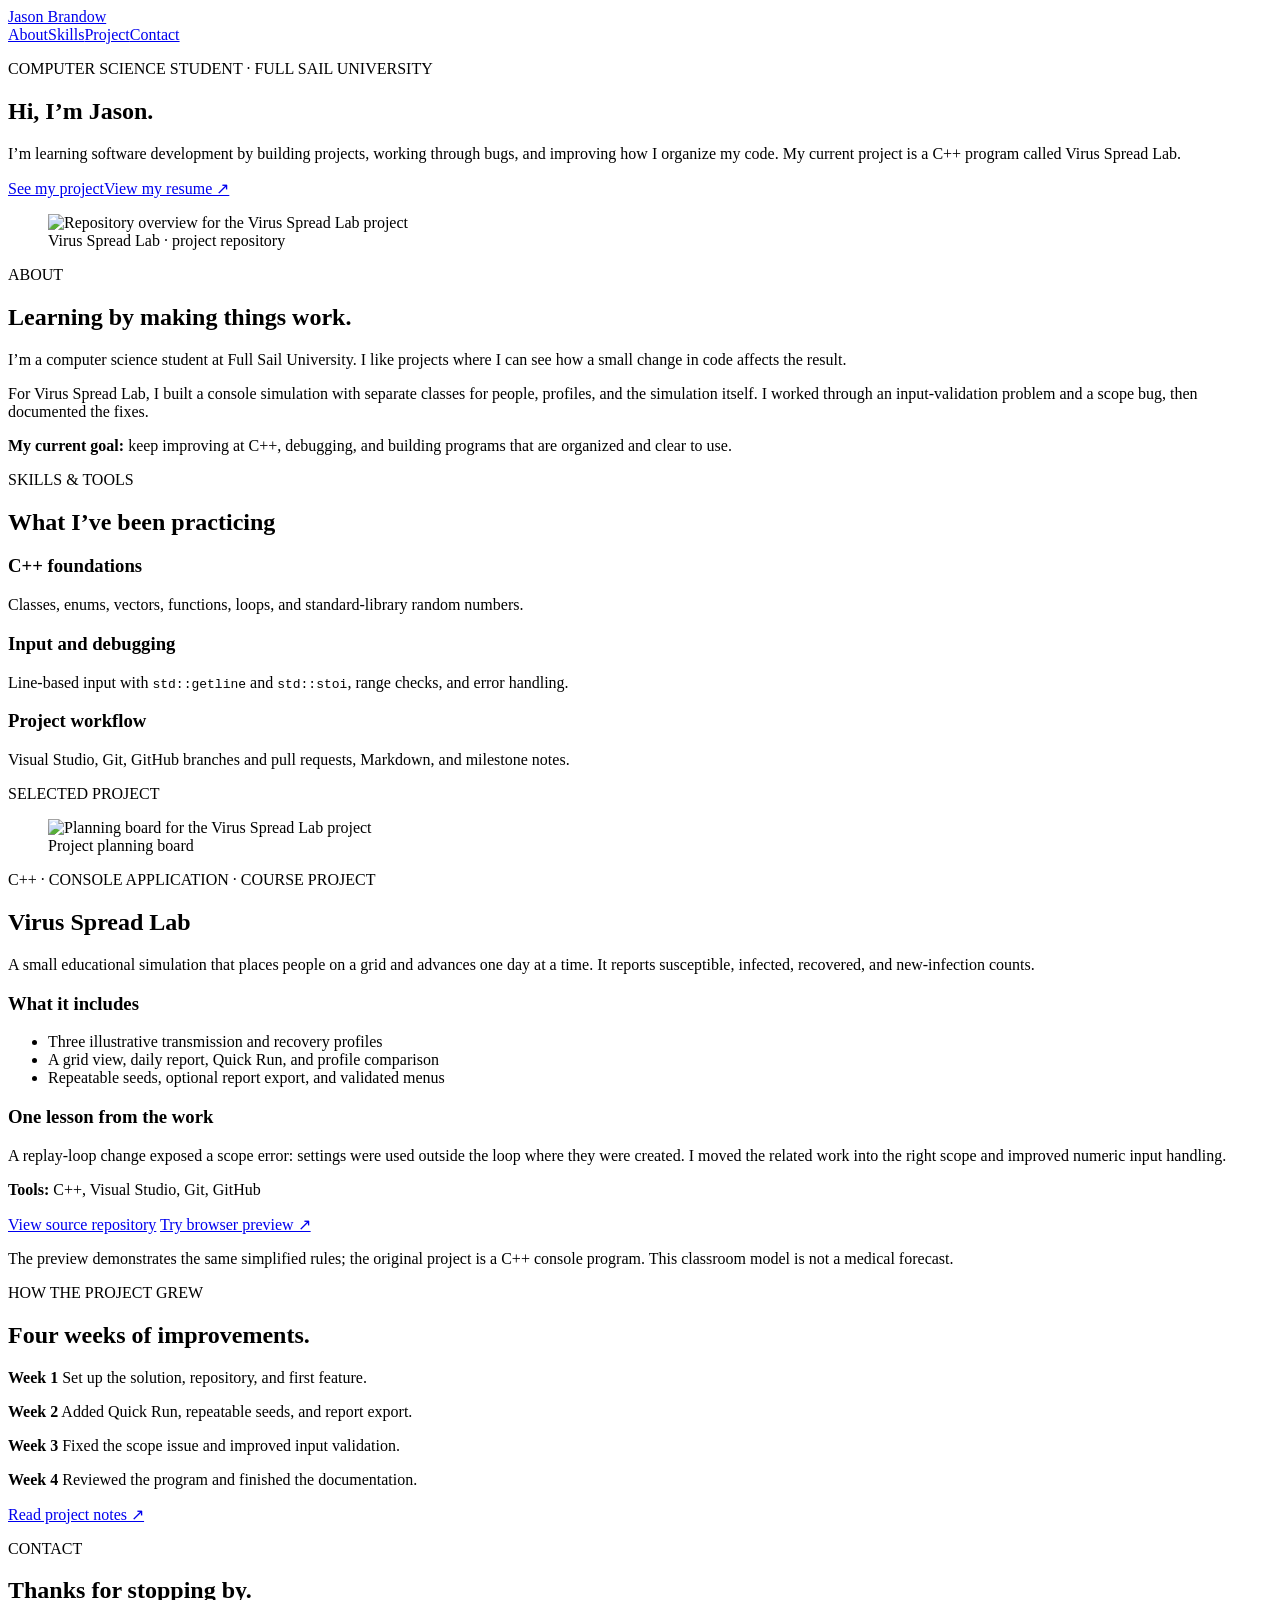
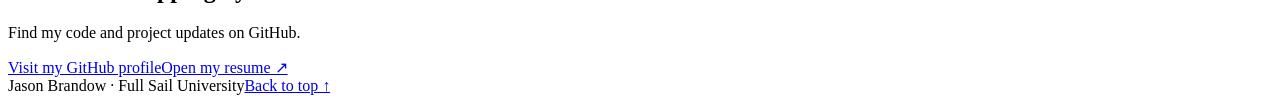
==== index.html @ c9a1e25a "Add portfolio homepage" ====
<!doctype html>
<html lang="en">
<head>
<meta charset="utf-8"><meta name="viewport" content="width=device-width, initial-scale=1">
<meta name="description" content="Jason Brandow's computer science portfolio and C++ project.">
<title>Jason Brandow | Portfolio</title><link rel="stylesheet" href="styles.css">
</head>
<body>
<header class="site-header" id="top"><a class="brand" href="#top">Jason Brandow</a><nav aria-label="Main navigation"><a href="#about">About</a><a href="#skills">Skills</a><a href="#project">Project</a><a href="#contact">Contact</a></nav></header>
<main>
<section class="hero wrap"><div><p class="eyebrow">COMPUTER SCIENCE STUDENT · FULL SAIL UNIVERSITY</p><h1>Hi, I’m Jason.</h1><p class="lead">I’m learning software development by building projects, working through bugs, and improving how I organize my code. My current project is a C++ program called Virus Spread Lab.</p><a class="button" href="#project">See my project</a><a class="inline-link" href="resume.html">View my resume ↗</a></div><figure><img src="https://raw.githubusercontent.com/jasonbrandow9-pixel/COS1-Project/main/images/02-repository-overview.png" alt="Repository overview for the Virus Spread Lab project"><figcaption>Virus Spread Lab · project repository</figcaption></figure></section>
<section class="wrap section two-col" id="about"><div><p class="eyebrow">ABOUT</p><h2>Learning by making things work.</h2></div><div><p>I’m a computer science student at Full Sail University. I like projects where I can see how a small change in code affects the result.</p><p>For Virus Spread Lab, I built a console simulation with separate classes for people, profiles, and the simulation itself. I worked through an input-validation problem and a scope bug, then documented the fixes.</p><p class="goal"><strong>My current goal:</strong> keep improving at C++, debugging, and building programs that are organized and clear to use.</p></div></section>
<section class="section skills"><div class="wrap"><p class="eyebrow">SKILLS &amp; TOOLS</p><h2>What I’ve been practicing</h2><div class="skill-grid"><article><h3>C++ foundations</h3><p>Classes, enums, vectors, functions, loops, and standard-library random numbers.</p></article><article><h3>Input and debugging</h3><p>Line-based input with <code>std::getline</code> and <code>std::stoi</code>, range checks, and error handling.</p></article><article><h3>Project workflow</h3><p>Visual Studio, Git, GitHub branches and pull requests, Markdown, and milestone notes.</p></article></div></div></section>
<section class="wrap section" id="project"><p class="eyebrow">SELECTED PROJECT</p><div class="project"><figure><img src="https://raw.githubusercontent.com/jasonbrandow9-pixel/COS1-Project/main/images/01-project-board.png" alt="Planning board for the Virus Spread Lab project"><figcaption>Project planning board</figcaption></figure><div><p class="eyebrow">C++ · CONSOLE APPLICATION · COURSE PROJECT</p><h2>Virus Spread Lab</h2><p>A small educational simulation that places people on a grid and advances one day at a time. It reports susceptible, infected, recovered, and new-infection counts.</p><h3>What it includes</h3><ul><li>Three illustrative transmission and recovery profiles</li><li>A grid view, daily report, Quick Run, and profile comparison</li><li>Repeatable seeds, optional report export, and validated menus</li></ul><h3>One lesson from the work</h3><p>A replay-loop change exposed a scope error: settings were used outside the loop where they were created. I moved the related work into the right scope and improved numeric input handling.</p><p><strong>Tools:</strong> C++, Visual Studio, Git, GitHub</p><p><a class="button" href="https://github.com/jasonbrandow9-pixel/COS1-Project">View source repository</a> <a class="inline-link" href="demo.html">Try browser preview ↗</a></p><p class="note">The preview demonstrates the same simplified rules; the original project is a C++ console program. This classroom model is not a medical forecast.</p></div></div></section>
<section class="wrap section two-col"><div><p class="eyebrow">HOW THE PROJECT GREW</p><h2>Four weeks of improvements.</h2></div><div class="weeks"><p><strong>Week 1</strong> Set up the solution, repository, and first feature.</p><p><strong>Week 2</strong> Added Quick Run, repeatable seeds, and report export.</p><p><strong>Week 3</strong> Fixed the scope issue and improved input validation.</p><p><strong>Week 4</strong> Reviewed the program and finished the documentation.</p><a class="inline-link" href="https://github.com/jasonbrandow9-pixel/COS1-Project/tree/main/docs">Read project notes ↗</a></div></section>
<section class="contact" id="contact"><div class="wrap contact-row"><div><p class="eyebrow">CONTACT</p><h2>Thanks for stopping by.</h2><p>Find my code and project updates on GitHub.</p></div><div><a class="button light" href="https://github.com/jasonbrandow9-pixel">Visit my GitHub profile</a><a class="inline-link light-link" href="resume.html">Open my resume ↗</a></div></div></section>
</main><footer class="wrap footer"><span>Jason Brandow · Full Sail University</span><a href="#top">Back to top ↑</a></footer>
</body></html>
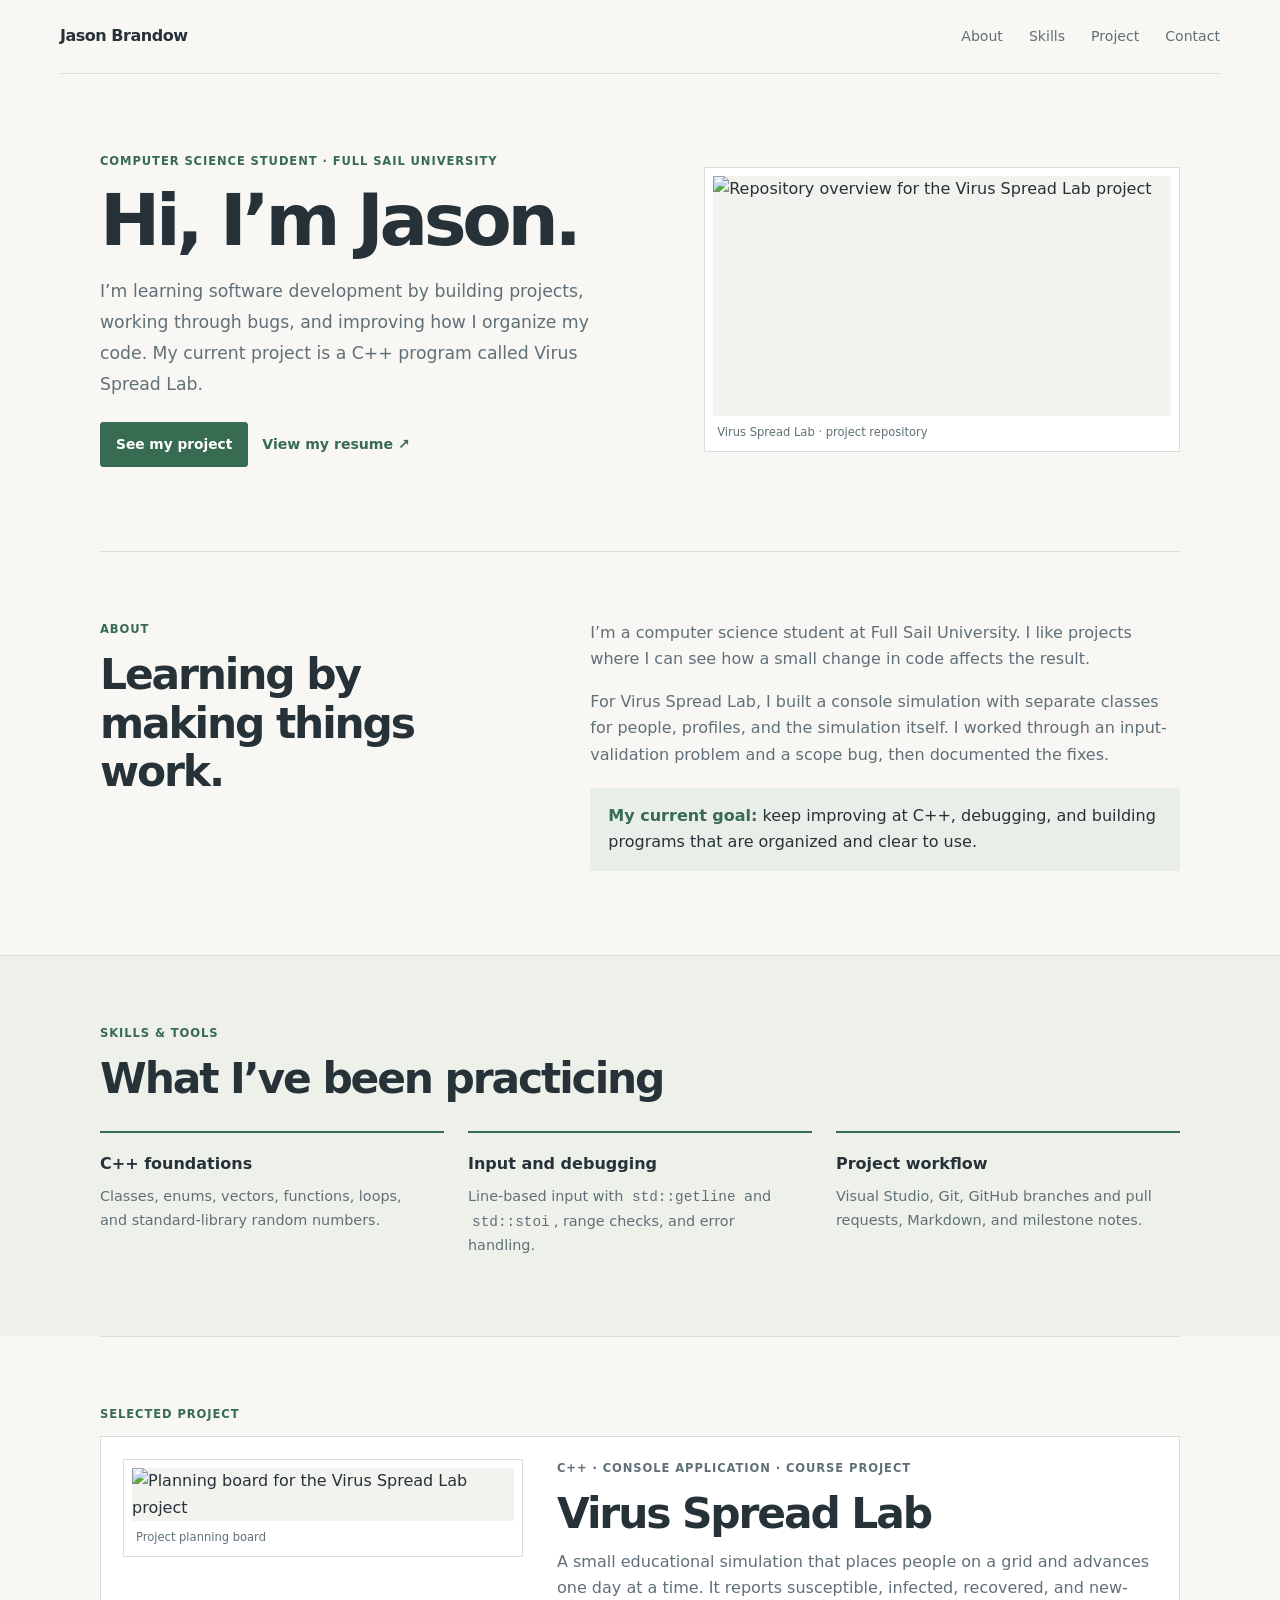
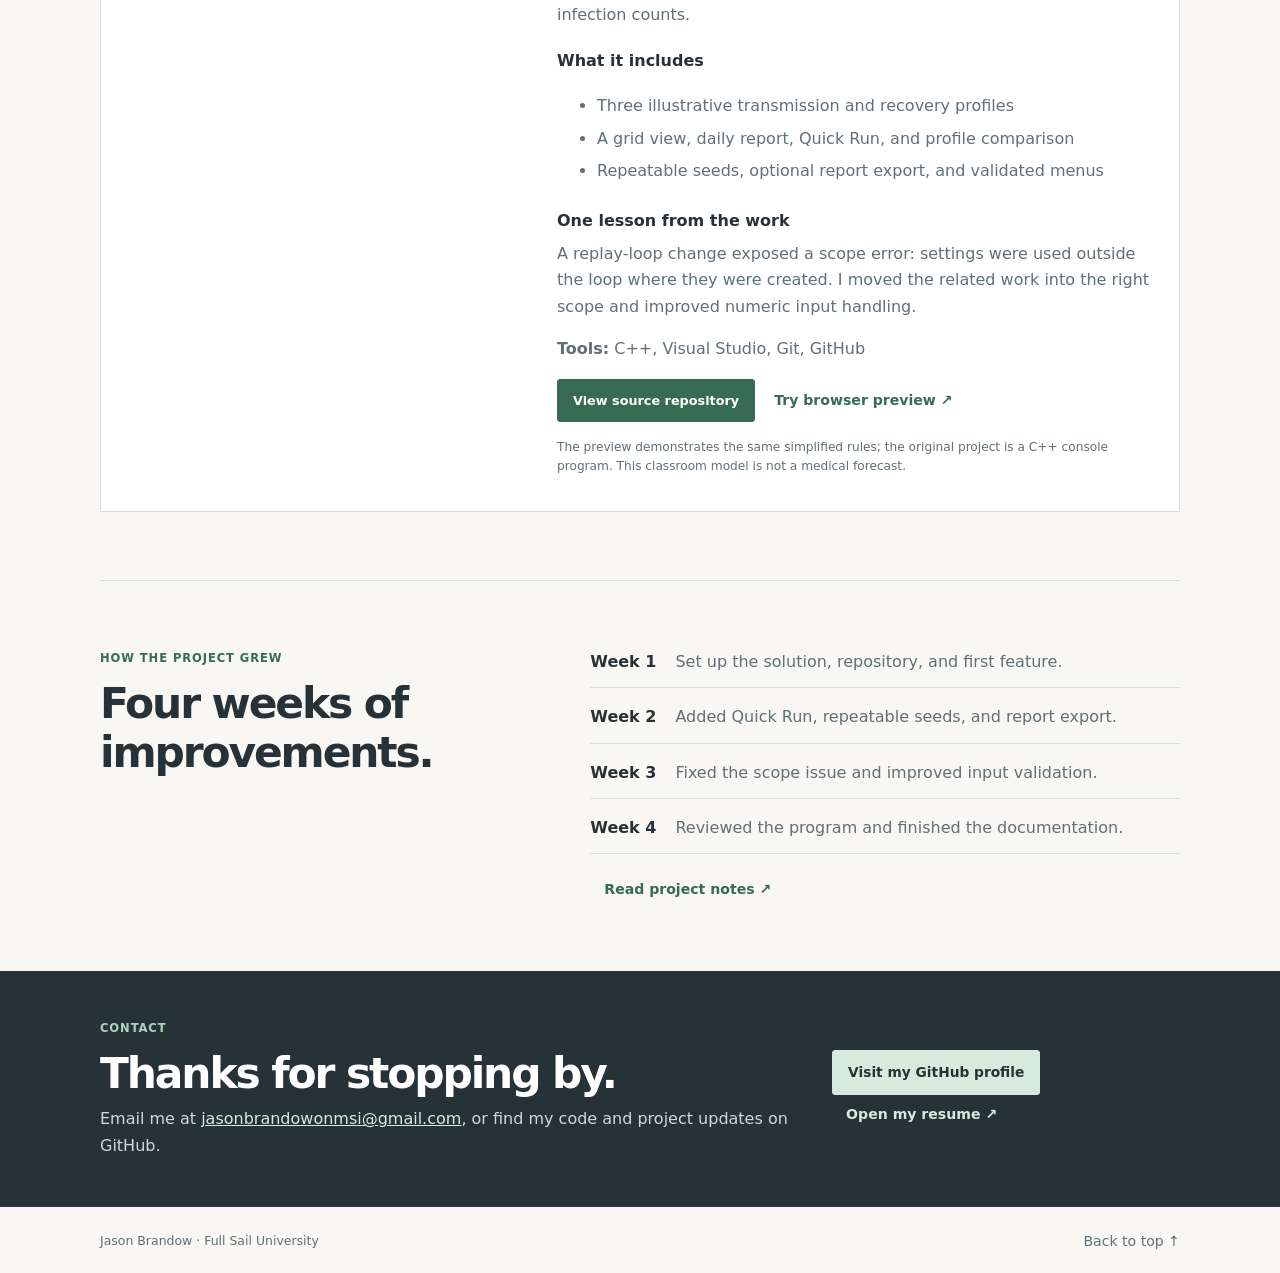
==== commit 530afdc5: "Add professional contact email Updated contact section to include email address." ====
--- a/index.html
+++ b/index.html
@@ -13,6 +13,6 @@
 <section class="section skills"><div class="wrap"><p class="eyebrow">SKILLS &amp; TOOLS</p><h2>What I’ve been practicing</h2><div class="skill-grid"><article><h3>C++ foundations</h3><p>Classes, enums, vectors, functions, loops, and standard-library random numbers.</p></article><article><h3>Input and debugging</h3><p>Line-based input with <code>std::getline</code> and <code>std::stoi</code>, range checks, and error handling.</p></article><article><h3>Project workflow</h3><p>Visual Studio, Git, GitHub branches and pull requests, Markdown, and milestone notes.</p></article></div></div></section>
 <section class="wrap section" id="project"><p class="eyebrow">SELECTED PROJECT</p><div class="project"><figure><img src="https://raw.githubusercontent.com/jasonbrandow9-pixel/COS1-Project/main/images/01-project-board.png" alt="Planning board for the Virus Spread Lab project"><figcaption>Project planning board</figcaption></figure><div><p class="eyebrow">C++ · CONSOLE APPLICATION · COURSE PROJECT</p><h2>Virus Spread Lab</h2><p>A small educational simulation that places people on a grid and advances one day at a time. It reports susceptible, infected, recovered, and new-infection counts.</p><h3>What it includes</h3><ul><li>Three illustrative transmission and recovery profiles</li><li>A grid view, daily report, Quick Run, and profile comparison</li><li>Repeatable seeds, optional report export, and validated menus</li></ul><h3>One lesson from the work</h3><p>A replay-loop change exposed a scope error: settings were used outside the loop where they were created. I moved the related work into the right scope and improved numeric input handling.</p><p><strong>Tools:</strong> C++, Visual Studio, Git, GitHub</p><p><a class="button" href="https://github.com/jasonbrandow9-pixel/COS1-Project">View source repository</a> <a class="inline-link" href="demo.html">Try browser preview ↗</a></p><p class="note">The preview demonstrates the same simplified rules; the original project is a C++ console program. This classroom model is not a medical forecast.</p></div></div></section>
 <section class="wrap section two-col"><div><p class="eyebrow">HOW THE PROJECT GREW</p><h2>Four weeks of improvements.</h2></div><div class="weeks"><p><strong>Week 1</strong> Set up the solution, repository, and first feature.</p><p><strong>Week 2</strong> Added Quick Run, repeatable seeds, and report export.</p><p><strong>Week 3</strong> Fixed the scope issue and improved input validation.</p><p><strong>Week 4</strong> Reviewed the program and finished the documentation.</p><a class="inline-link" href="https://github.com/jasonbrandow9-pixel/COS1-Project/tree/main/docs">Read project notes ↗</a></div></section>
-<section class="contact" id="contact"><div class="wrap contact-row"><div><p class="eyebrow">CONTACT</p><h2>Thanks for stopping by.</h2><p>Find my code and project updates on GitHub.</p></div><div><a class="button light" href="https://github.com/jasonbrandow9-pixel">Visit my GitHub profile</a><a class="inline-link light-link" href="resume.html">Open my resume ↗</a></div></div></section>
+<section class="contact" id="contact"><div class="wrap contact-row"><div><p class="eyebrow">CONTACT</p><h2>Thanks for stopping by.</h2><p>Email me at <a class="light-link" href="mailto:jasonbrandowonmsi@gmail.com">jasonbrandowonmsi@gmail.com</a>, or find my code and project updates on GitHub.</p></div><div><a class="button light" href="https://github.com/jasonbrandow9-pixel">Visit my GitHub profile</a><a class="inline-link light-link" href="resume.html">Open my resume ↗</a></div></div></section>
 </main><footer class="wrap footer"><span>Jason Brandow · Full Sail University</span><a href="#top">Back to top ↑</a></footer>
 </body></html>
--- a/styles.css
+++ b/styles.css
@@ -0,0 +1 @@
+:root{font-family:system-ui,-apple-system,BlinkMacSystemFont,"Segoe UI",sans-serif;color:#263238;background:#f8f7f3;--ink:#263238;--muted:#607078;--green:#376b52;--line:#d8dfda;--soft:#e9eee8}*{box-sizing:border-box}html{scroll-behavior:smooth}body{margin:0;line-height:1.65}a{color:inherit}img{max-width:100%}.wrap{width:min(1080px,calc(100% - 40px));margin-inline:auto}.site-header{width:min(1160px,calc(100% - 40px));min-height:74px;margin:auto;display:flex;align-items:center;justify-content:space-between;border-bottom:1px solid var(--line)}.brand{font-weight:750;text-decoration:none;letter-spacing:-.03em}nav{display:flex;gap:26px}nav a,.footer a{color:var(--muted);font-size:.88rem;text-decoration:none}nav a:hover,.footer a:hover,.inline-link:hover{color:var(--green);text-decoration:underline;text-underline-offset:3px}.hero{display:grid;grid-template-columns:1fr .9fr;align-items:center;gap:7%;padding-block:78px 84px}.eyebrow{margin:0 0 12px;color:var(--green);font-size:.72rem;font-weight:750;letter-spacing:.08em}h1,h2,h3,p{margin-top:0}h1{margin-bottom:18px;font-size:clamp(2.8rem,6vw,4.5rem);line-height:1.04;letter-spacing:-.06em}h2{margin-bottom:16px;font-size:clamp(1.8rem,3.4vw,2.65rem);line-height:1.15;letter-spacing:-.05em}h3{margin-bottom:7px;font-size:1rem}.lead{max-width:520px;margin-bottom:22px;color:var(--muted);font-size:1.08rem;line-height:1.8}.button{display:inline-block;padding:10px 15px;border:1px solid var(--green);border-radius:3px;background:var(--green);color:#fff;font-size:.86rem;font-weight:700;text-decoration:none}.button:hover{background:#28513d}.inline-link{display:inline-block;margin:8px 0 0 14px;color:var(--green);font-size:.88rem;font-weight:700;text-decoration:none}.hero figure,.project figure{margin:0;padding:8px;border:1px solid var(--line);background:#fff}.hero img{display:block;width:100%;height:240px;object-fit:contain;background:#f2f3ef}figcaption{padding:7px 4px 1px;color:var(--muted);font-size:.72rem}.section{padding-block:68px;border-top:1px solid var(--line)}.two-col{display:grid;grid-template-columns:.8fr 1.2fr;gap:9%}.two-col>div+div{color:var(--muted)}.goal{margin-top:20px;padding:15px 18px;background:var(--soft);color:var(--ink)}.goal strong{color:var(--green)}.skills{background:#eef0ea}.skill-grid{display:grid;grid-template-columns:repeat(3,1fr);gap:24px;margin-top:28px}.skill-grid article{padding:18px 14px 10px 0;border-top:2px solid var(--green)}.skill-grid p{margin-bottom:0;color:var(--muted);font-size:.9rem}code{padding:1px 4px;background:#eff0ea}.project{display:grid;grid-template-columns:.8fr 1.2fr;gap:34px;align-items:start;padding:22px;border:1px solid var(--line);background:#fff}.project figure img{display:block;width:100%;max-height:330px;object-fit:contain;background:#f2f3ef}.project h2{margin-bottom:10px}.project h3{margin-top:20px}.project p,.project li{color:var(--muted)}.project li{padding:3px 0}.project .button{font-size:.8rem}.note{margin-top:14px;font-size:.76rem;line-height:1.6}.weeks p{padding-bottom:12px;border-bottom:1px solid var(--line);color:var(--muted)}.weeks strong{display:inline-block;width:80px;color:var(--ink)}.contact{padding-block:48px;background:var(--ink);color:#fff}.contact-row{display:flex;justify-content:space-between;align-items:center;gap:30px}.contact .eyebrow{color:#acd3ba}.contact h2{margin-bottom:8px}.contact p:not(.eyebrow){margin:0;color:#d0d9d8}.light{background:#d8eadc;border-color:#d8eadc;color:var(--ink)}.light:hover{background:#fff;color:var(--ink)}.light-link{color:#d8eadc}.footer{min-height:68px;display:flex;justify-content:space-between;align-items:center;color:var(--muted);font-size:.78rem}.resume-page{padding-block:48px 76px}.resume-head{padding-bottom:20px;border-bottom:2px solid var(--ink)}.resume-head h1{margin-bottom:6px;font-size:2.5rem}.resume-head p{margin:0;color:var(--muted)}.resume-block{padding:20px 0;border-bottom:1px solid var(--line)}.resume-block h2{margin-bottom:8px;font-size:1.15rem;letter-spacing:-.02em}.resume-block p,.resume-block li{color:var(--muted);font-size:.92rem}.resume-block ul{margin:0;padding-left:20px}.demo-page{padding-block:42px 76px}.demo-head{display:flex;justify-content:space-between;gap:20px;margin-bottom:24px}.demo-head h1{font-size:clamp(2rem,4vw,3rem);margin-bottom:8px}.demo-head p{max-width:680px;color:var(--muted)}.controls{display:flex;flex-wrap:wrap;align-items:end;gap:12px;padding:16px;margin-bottom:16px;border:1px solid var(--line);background:#fff}.controls label{display:grid;gap:4px;color:var(--muted);font-size:.78rem}.controls select,.controls input,.controls button{min-height:38px;padding:7px;border:1px solid #aeb8b2;background:white;color:var(--ink);font:inherit}.controls button{cursor:pointer}.status{min-height:26px;color:var(--green);font-weight:700}.board{display:grid;grid-template-columns:repeat(30,minmax(4px,1fr));gap:3px;padding:12px;background:var(--ink);border-radius:3px}.cell{aspect-ratio:1;background:#d3ddd4}.cell.infected{background:#d47953}.cell.recovered{background:#78ad8e}.stats{display:grid;grid-template-columns:repeat(4,1fr);gap:10px;margin-top:14px}.stat{padding:12px;border:1px solid var(--line);background:#fff}.stat span,.stat strong{display:block}.stat span{color:var(--muted);font-size:.72rem}.stat strong{font-size:1.15rem}.demo-note{margin-top:16px;color:var(--muted);font-size:.8rem}@media(max-width:760px){.hero,.two-col,.project{grid-template-columns:1fr}.hero{gap:28px;padding-block:52px}.contact-row{align-items:flex-start;flex-direction:column}.demo-head{flex-direction:column}}@media(max-width:560px){.wrap,.site-header{width:calc(100% - 32px)}nav{gap:12px}nav a{font-size:.75rem}.skill-grid{grid-template-columns:1fr;gap:12px}.project{padding:14px;gap:20px}.weeks strong{width:72px}.controls{align-items:stretch;flex-direction:column}.controls select,.controls input,.controls button{width:100%}.board{gap:2px;padding:7px}.stats{grid-template-columns:repeat(2,1fr)}.footer{gap:10px;font-size:.7rem}}@media(prefers-reduced-motion:reduce){html{scroll-behavior:auto}}
